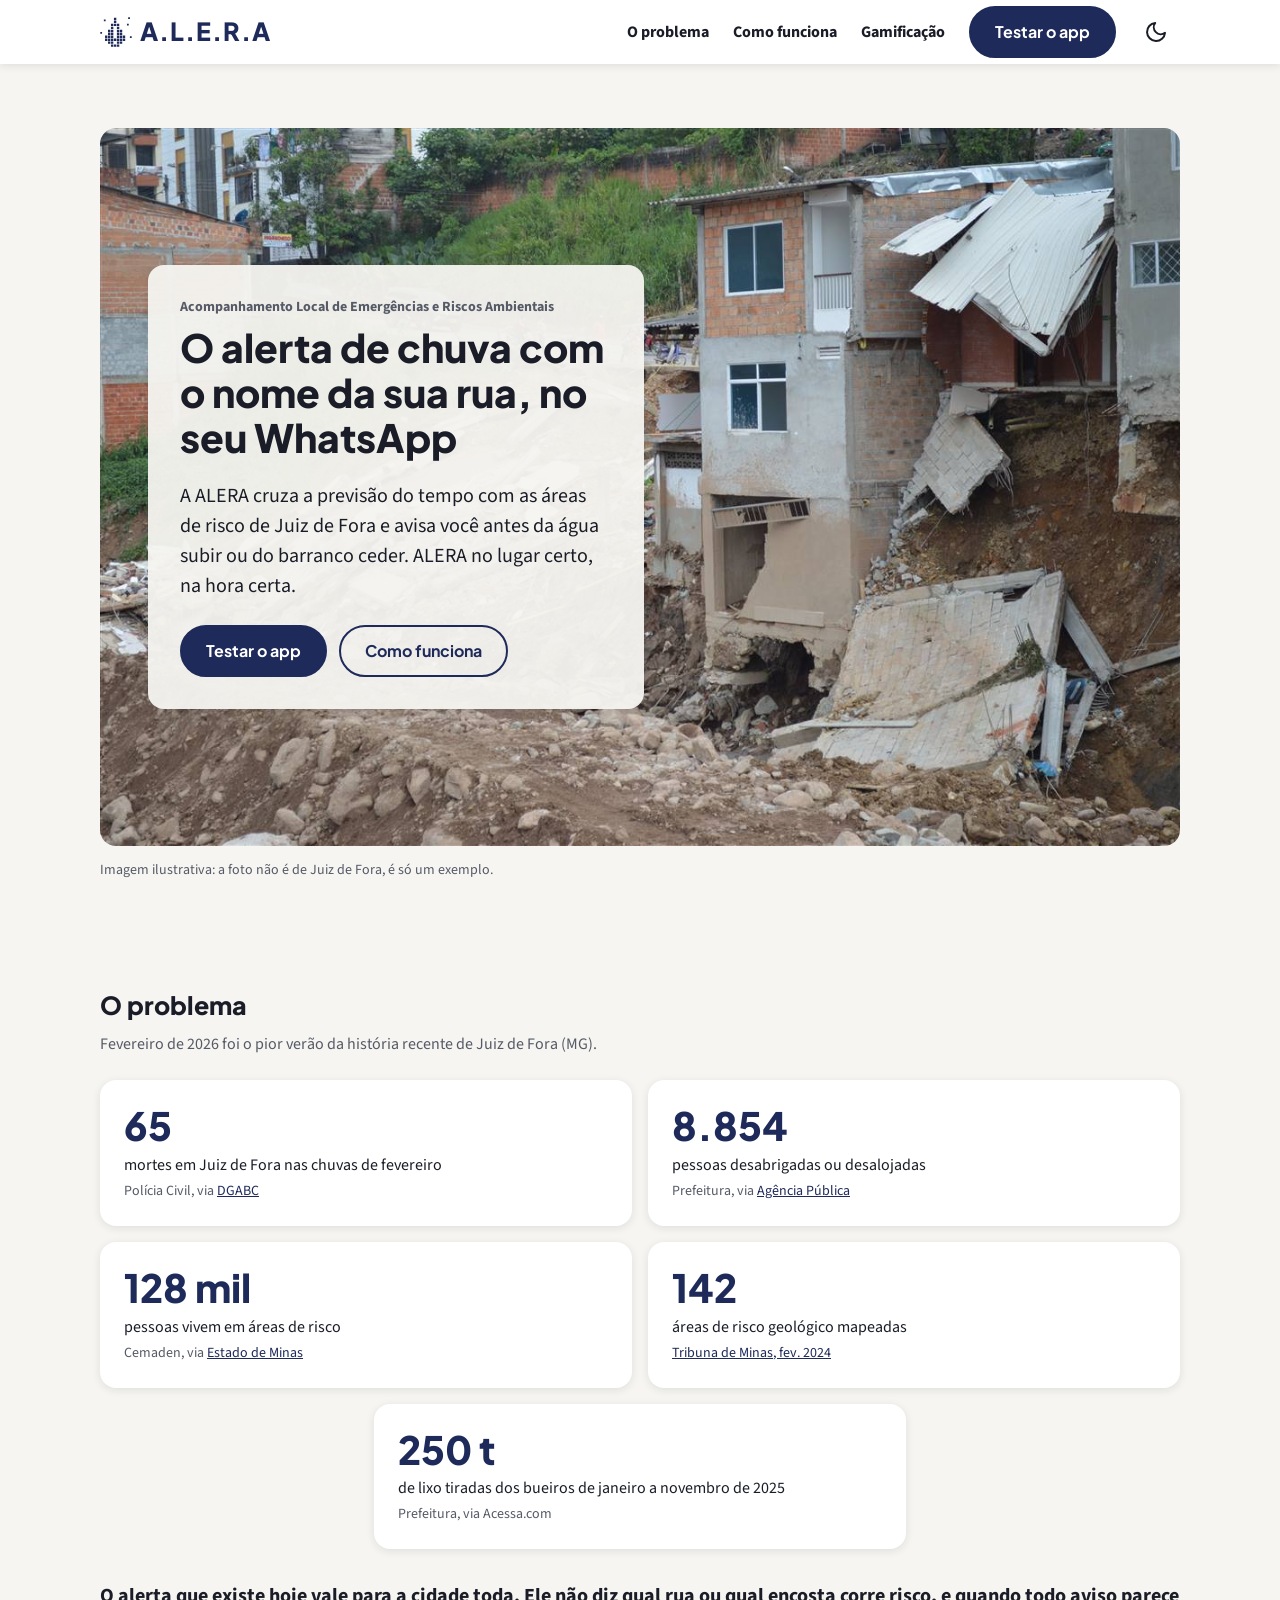
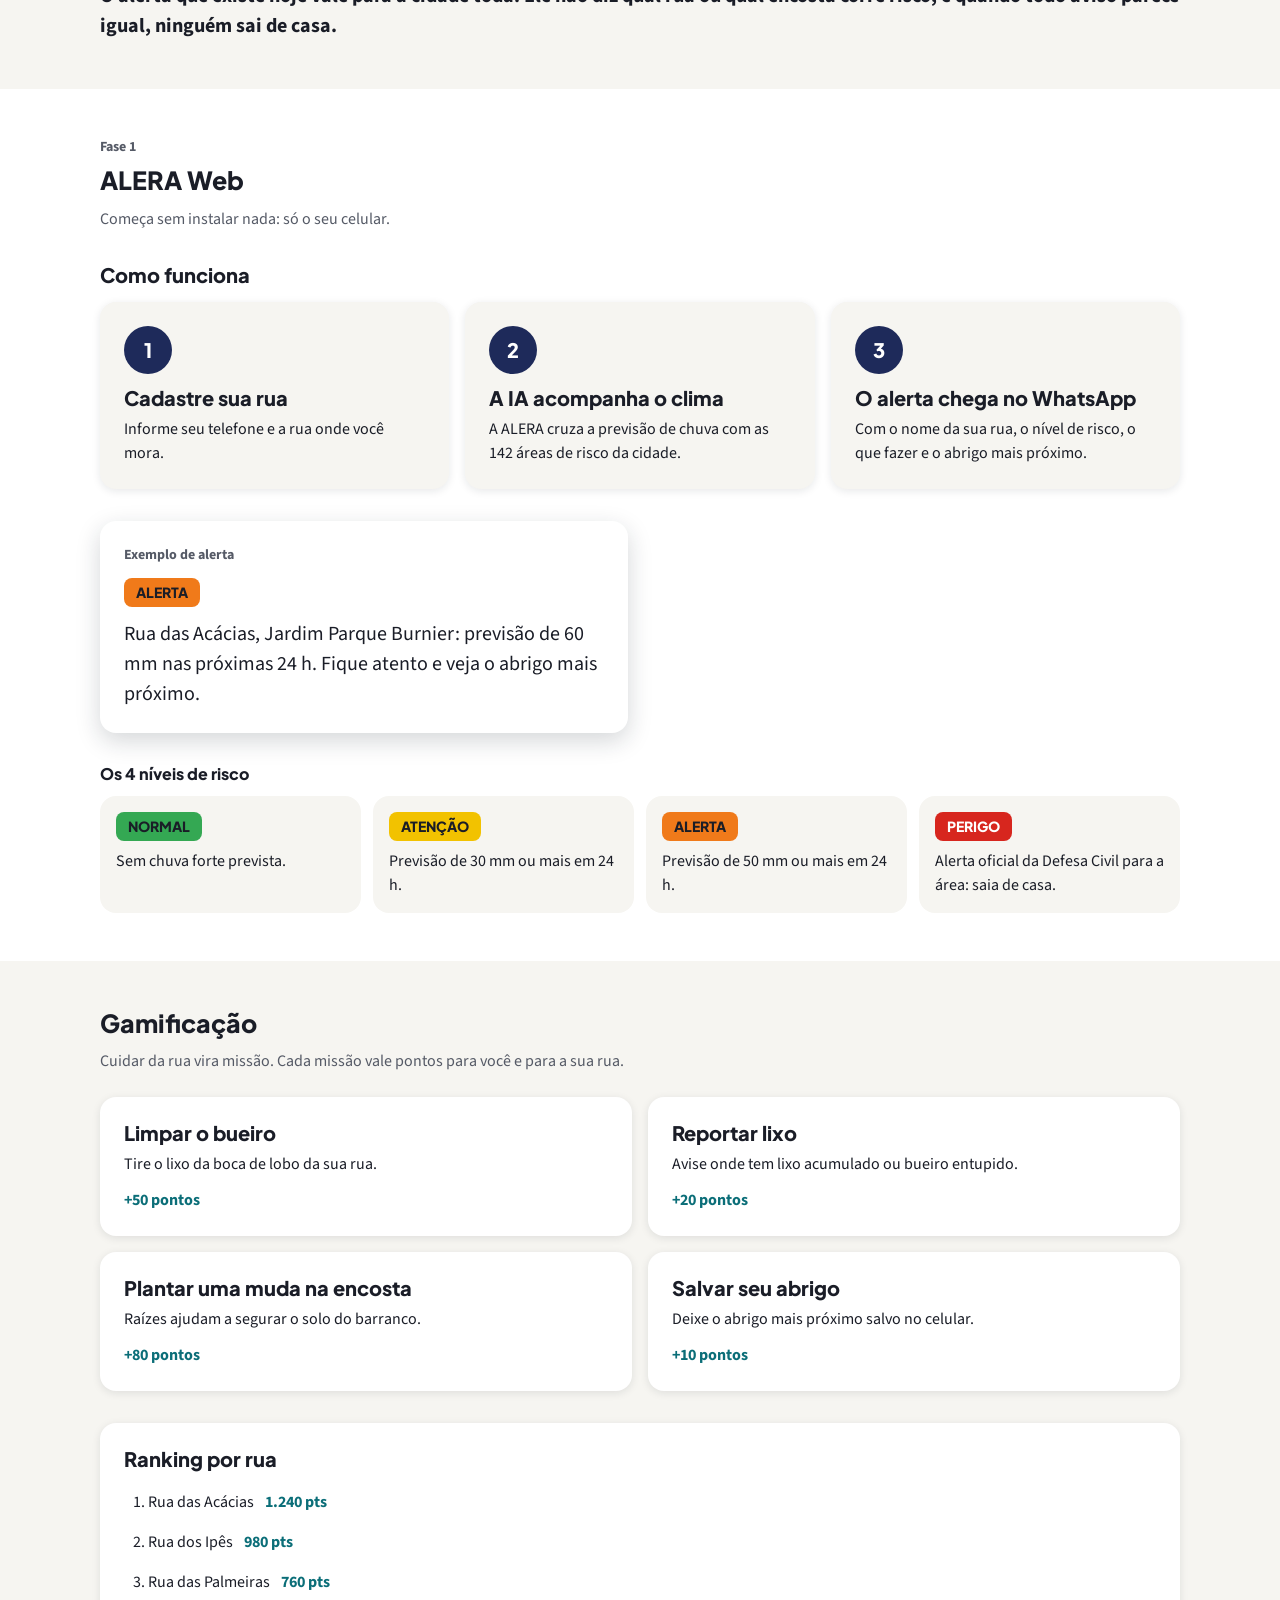
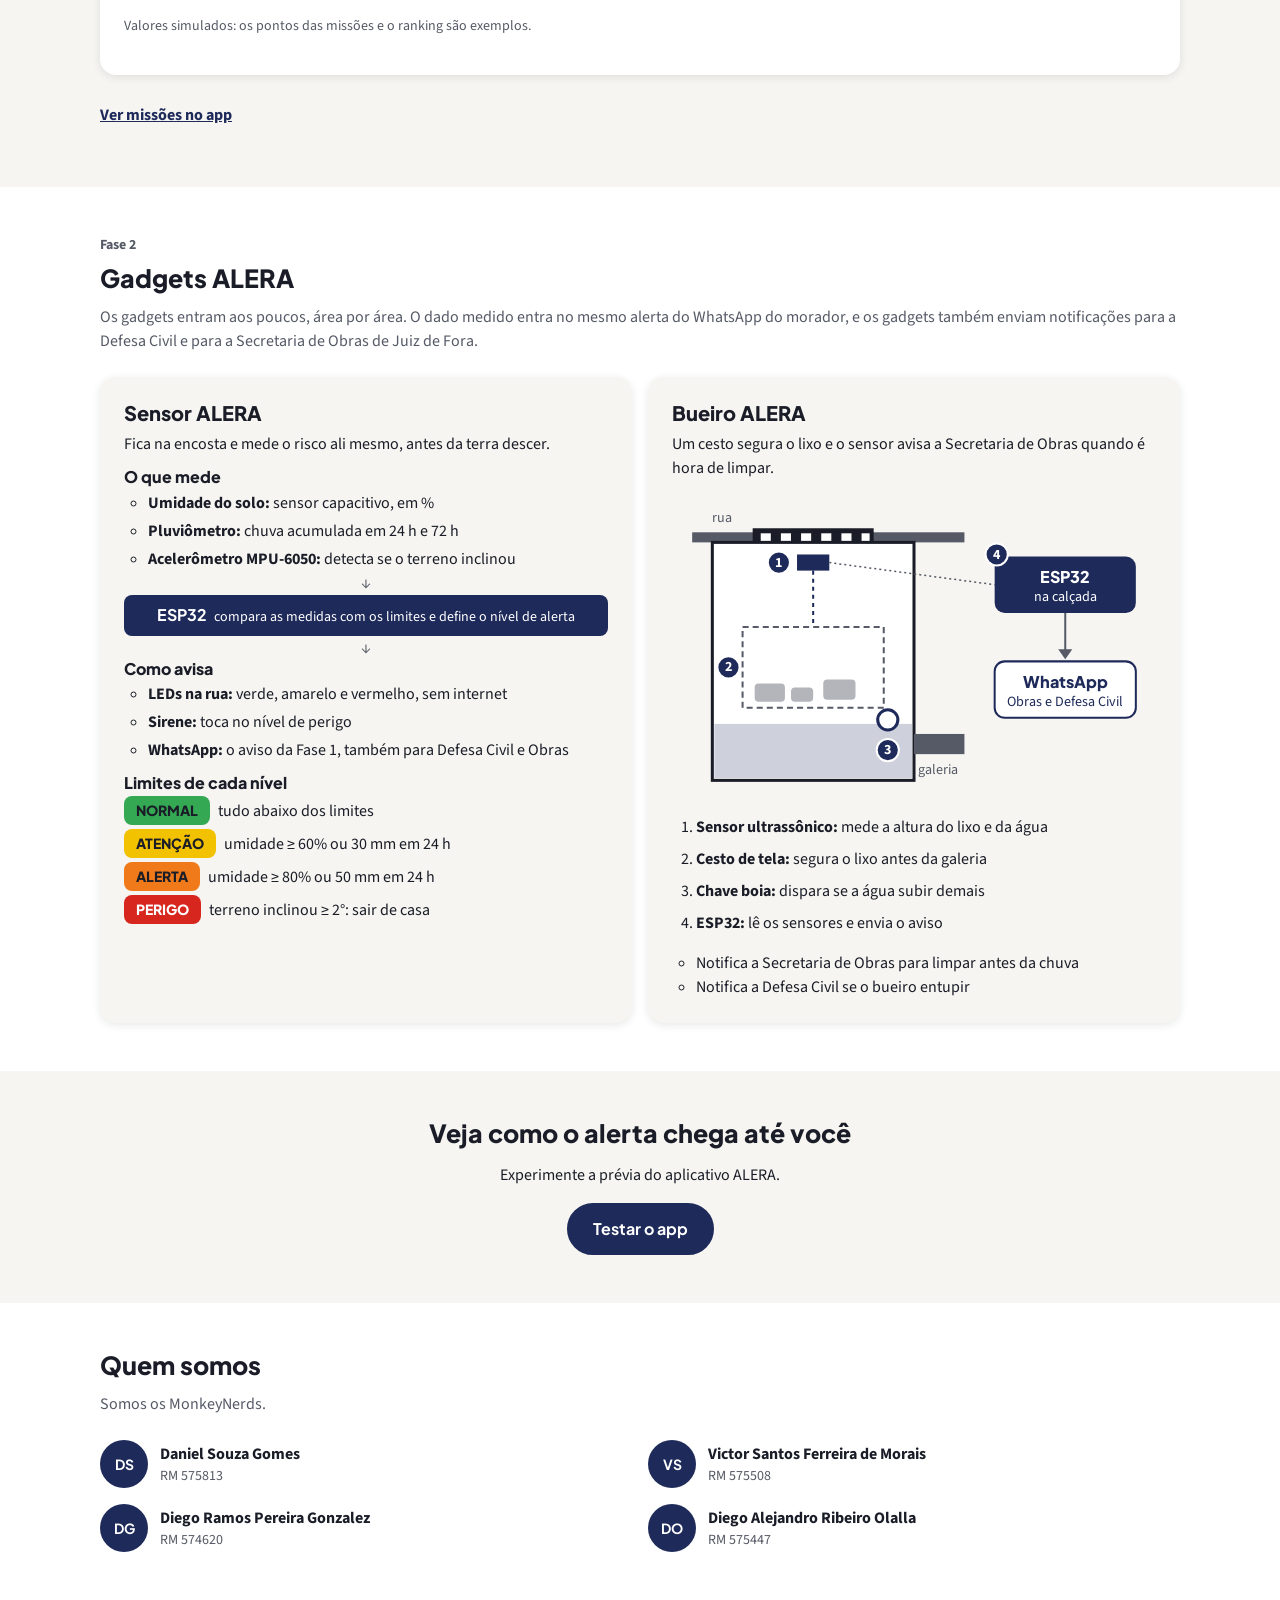
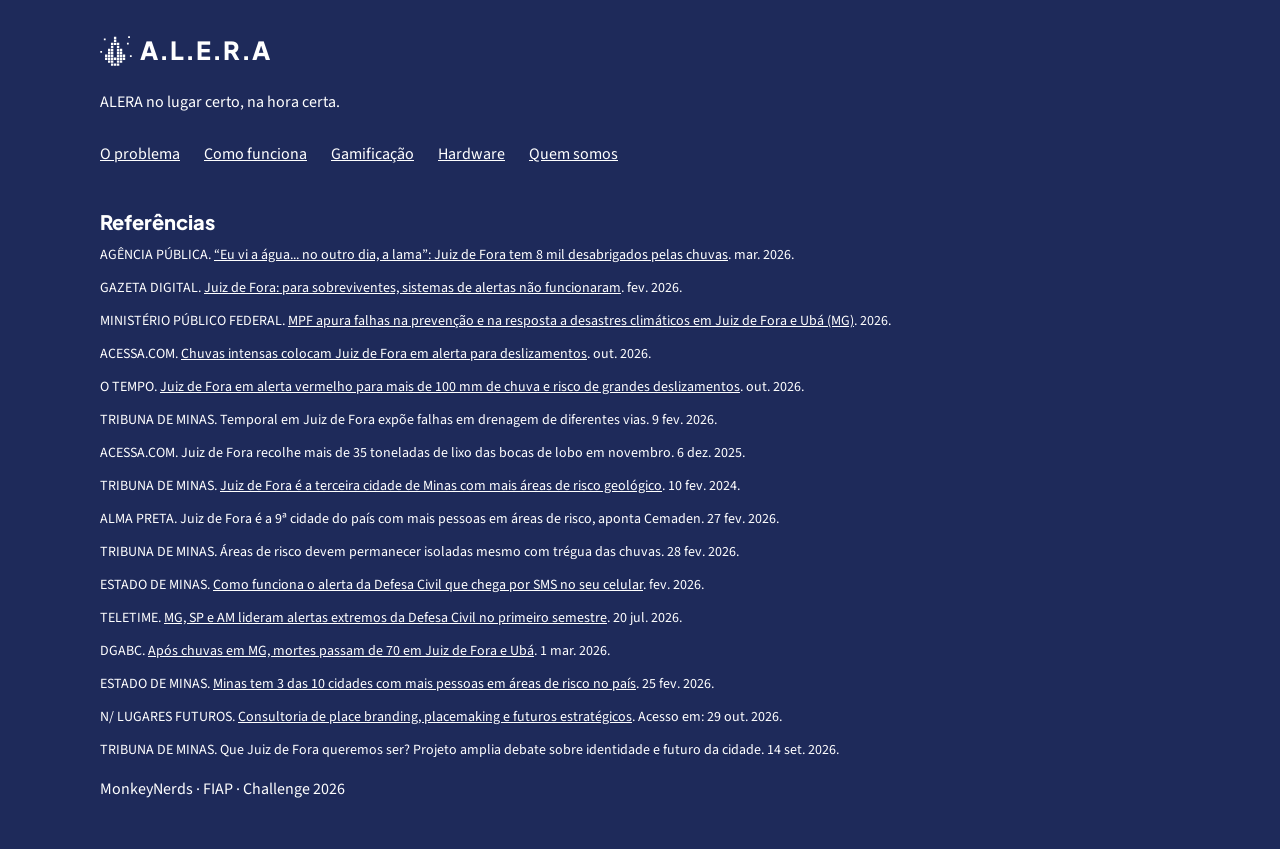
==== index.html @ 3df4e4fd "Sprint 1: site, previa do app e Design System v0.1 como entregues Co-Authored-By: Claude Opus 5.5 <n" ====
<!DOCTYPE html>
<html lang="pt-BR">
<head>
  <meta charset="UTF-8">
  <meta name="viewport" content="width=device-width, initial-scale=1.0">
  <title>ALERA · No lugar certo, na hora certa</title>
  <link rel="stylesheet" href="css/tokens.css">
  <link rel="stylesheet" href="css/site.css">
</head>
<body>
  <!-- Logo ALERA (gota de pixels com "!" vazado + gotas de chuva).
       Desenhado uma vez aqui e reusado no header e no rodapé com <use>.
       Usa currentColor: pega a cor do texto onde estiver. -->
  <svg width="0" height="0" style="position: absolute" aria-hidden="true" focusable="false">
    <symbol id="logo-gota" viewBox="-21 -7 108 102">
      <path d="M26 -4h8v8h-8zM26 6h8v8h-8zM16 16h8v8h-8zM26 16h8v8h-8zM36 16h8v8h-8zM16 26h8v8h-8zM36 26h8v8h-8zM6 36h8v8h-8zM16 36h8v8h-8zM36 36h8v8h-8zM46 36h8v8h-8zM6 46h8v8h-8zM16 46h8v8h-8zM36 46h8v8h-8zM46 46h8v8h-8zM-4 56h8v8h-8zM6 56h8v8h-8zM16 56h8v8h-8zM36 56h8v8h-8zM46 56h8v8h-8zM56 56h8v8h-8zM-4 66h8v8h-8zM6 66h8v8h-8zM16 66h8v8h-8zM26 66h8v8h-8zM36 66h8v8h-8zM46 66h8v8h-8zM56 66h8v8h-8zM6 76h8v8h-8zM16 76h8v8h-8zM36 76h8v8h-8zM46 76h8v8h-8zM16 86h8v8h-8zM26 86h8v8h-8zM36 86h8v8h-8z"/>
      <path d="M-8 2h6v6h-6zM74 -6h6v6h-6zM70 16h6v6h-6zM-20 44h6v6h-6zM80 58h6v6h-6z"/>
    </symbol>
  </svg>

  <header class="topo">
    <div class="container topo-conteudo">
      <a class="logo" href="#inicio" aria-label="ALERA, voltar ao início">
        <svg class="logo-icone" aria-hidden="true" focusable="false"><use href="#logo-gota"/></svg>
        A.L.E.R.A
      </a>
      <nav aria-label="Principal">
        <ul class="nav-lista">
          <li class="nav-item"><a href="#problema">O problema</a></li>
          <li class="nav-item"><a href="#como-funciona">Como funciona</a></li>
          <li class="nav-item"><a href="#gamificacao">Gamificação</a></li>
          <li><a class="botao botao-principal" href="app/index.html">Testar o app</a></li>
        </ul>
      </nav>
      <!-- Modo escuro sem JS: o checkbox liga o tema escuro do tokens.css -->
      <!-- Mesmos ícones do app: lua no claro (pra escurecer), sol no escuro (pra clarear) -->
      <input class="tema-input" type="checkbox" id="tema" role="switch">
      <label class="tema-botao" for="tema">
        <svg class="tema-icone tema-icone-lua" viewBox="0 0 24 24" aria-hidden="true" focusable="false"><path d="M21 12.8A9 9 0 1 1 11.2 3a7 7 0 0 0 9.8 9.8z"/></svg>
        <svg class="tema-icone tema-icone-sol" viewBox="0 0 24 24" aria-hidden="true" focusable="false"><circle cx="12" cy="12" r="4"/><path d="M12 2v2M12 20v2M4.9 4.9l1.4 1.4M17.7 17.7l1.4 1.4M2 12h2M20 12h2M4.9 19.1l1.4-1.4M17.7 6.3l1.4-1.4"/></svg>
        <span class="visualmente-oculto">Modo escuro</span>
      </label>
    </div>
  </header>

  <main>
    <section class="hero" id="inicio">
      <div class="container hero-grade">
        <div class="hero-conteudo">
        <p class="sobretitulo">Acompanhamento Local de Emergências e Riscos Ambientais</p>
        <h1>O alerta de chuva com o nome da sua rua, no seu WhatsApp</h1>
        <p class="hero-texto">A ALERA cruza a previsão do tempo com as áreas de risco de Juiz de Fora e avisa você antes da água subir ou do barranco ceder. ALERA no lugar certo, na hora certa.</p>
        <div class="hero-botoes">
          <a class="botao botao-principal" href="app/index.html">Testar o app</a>
          <a class="botao botao-secundario" href="#como-funciona">Como funciona</a>
        </div>
        </div>
        <figure class="hero-imagem">
          <img src="img/deslizamento.jpg" width="1200" height="798" alt="Casas destruídas e escombros depois de um deslizamento de terra em uma encosta.">
        </figure>
      </div>
      <div class="container">
        <p class="nota">Imagem ilustrativa: a foto não é de Juiz de Fora, é só um exemplo.</p>
      </div>
    </section>

    <section class="secao" id="problema">
      <div class="container">
        <h2>O problema</h2>
        <p class="secao-intro">Fevereiro de 2026 foi o pior verão da história recente de Juiz de Fora (MG).</p>
        <!-- Na tela grande: 2 linhas de 2 cards e o 250 t centralizado embaixo -->
        <ul class="numeros">
            <li class="numero">
              <strong class="numero-valor">65</strong>
              <span class="numero-texto">mortes em Juiz de Fora nas chuvas de fevereiro</span>
              <small class="numero-fonte">Polícia Civil, via <a href="https://www.dgabc.com.br/Noticia/4287974/apos-chuvas-em-mg-mortes-passam-de-70-em-juiz-de-fora-e-uba">DGABC</a></small>
            </li>
            <li class="numero">
              <strong class="numero-valor">8.854</strong>
              <span class="numero-texto">pessoas desabrigadas ou desalojadas</span>
              <small class="numero-fonte">Prefeitura, via <a href="https://apublica.org/2026/03/eu-vi-a-agua-no-outro-dia-a-lama-juiz-de-fora-tem-8-mil-desabrigados-pelas-chuvas/">Agência Pública</a></small>
            </li>
            <li class="numero">
              <strong class="numero-valor">128 mil</strong>
              <span class="numero-texto">pessoas vivem em áreas de risco</span>
              <small class="numero-fonte">Cemaden, via <a href="https://www.em.com.br/gerais/2026/02/7362607-minas-tem-3-das-10-cidades-com-mais-pessoas-em-areas-de-risco-no-pais.html">Estado de Minas</a></small>
            </li>
            <li class="numero">
              <strong class="numero-valor">142</strong>
              <span class="numero-texto">áreas de risco geológico mapeadas</span>
              <small class="numero-fonte"><a href="https://tribunademinas.com.br/especiais/biosfera/10-02-2024/juiz-de-fora-risco-geologico.html">Tribuna de Minas, fev. 2024</a></small>
            </li>
            <li class="numero numero-central">
              <strong class="numero-valor">250 t</strong>
              <span class="numero-texto">de lixo tiradas dos bueiros de janeiro a novembro de 2025</span>
              <small class="numero-fonte">Prefeitura, via Acessa.com</small>
            </li>
          </ul>
        <p class="destaque-texto">O alerta que existe hoje vale para a cidade toda. Ele não diz qual rua ou qual encosta corre risco, e quando todo aviso parece igual, ninguém sai de casa.</p>
      </div>
    </section>

    <section class="secao secao-clara" id="fase-1">
      <div class="container">
        <p class="sobretitulo">Fase 1</p>
        <h2>ALERA Web</h2>
        <p class="secao-intro">Começa sem instalar nada: só o seu celular.</p>

        <div class="subsecao" id="como-funciona">
        <h3 class="subtitulo">Como funciona</h3>
        <ol class="passos">
          <li class="passo">
            <span class="passo-numero" aria-hidden="true">1</span>
            <h4>Cadastre sua rua</h4>
            <p>Informe seu telefone e a rua onde você mora.</p>
          </li>
          <li class="passo">
            <span class="passo-numero" aria-hidden="true">2</span>
            <h4>A IA acompanha o clima</h4>
            <p>A ALERA cruza a previsão de chuva com as 142 áreas de risco da cidade.</p>
          </li>
          <li class="passo">
            <span class="passo-numero" aria-hidden="true">3</span>
            <h4>O alerta chega no WhatsApp</h4>
            <p>Com o nome da sua rua, o nível de risco, o que fazer e o abrigo mais próximo.</p>
          </li>
        </ol>

        <div class="card-alerta">
          <p class="card-alerta-titulo">Exemplo de alerta</p>
          <span class="selo-risco selo-alerta">ALERTA</span>
          <p class="card-alerta-texto">Rua das Acácias, Jardim Parque Burnier: previsão de 60 mm nas próximas 24 h. Fique atento e veja o abrigo mais próximo.</p>
        </div>

        <h4 class="subtitulo-menor">Os 4 níveis de risco</h4>
        <ul class="niveis-risco">
          <li class="nivel">
            <span class="selo-risco selo-normal">NORMAL</span>
            <span>Sem chuva forte prevista.</span>
          </li>
          <li class="nivel">
            <span class="selo-risco selo-atencao">ATENÇÃO</span>
            <span>Previsão de 30 mm ou mais em 24 h.</span>
          </li>
          <li class="nivel">
            <span class="selo-risco selo-alerta">ALERTA</span>
            <span>Previsão de 50 mm ou mais em 24 h.</span>
          </li>
          <li class="nivel">
            <span class="selo-risco selo-perigo">PERIGO</span>
            <span>Alerta oficial da Defesa Civil para a área: saia de casa.</span>
          </li>
        </ul>
        </div>
      </div>
    </section>

    <section class="secao" id="gamificacao">
      <div class="container">
        <h2>Gamificação</h2>
        <p class="secao-intro">Cuidar da rua vira missão. Cada missão vale pontos para você e para a sua rua.</p>
        <!-- Pontos e ranking são valores simulados -->
        <ul class="missoes">
          <li class="missao">
            <h3>Limpar o bueiro</h3>
            <p>Tire o lixo da boca de lobo da sua rua.</p>
            <span class="pontos">+50 pontos</span>
          </li>
          <li class="missao">
            <h3>Reportar lixo</h3>
            <p>Avise onde tem lixo acumulado ou bueiro entupido.</p>
            <span class="pontos">+20 pontos</span>
          </li>
          <li class="missao">
            <h3>Plantar uma muda na encosta</h3>
            <p>Raízes ajudam a segurar o solo do barranco.</p>
            <span class="pontos">+80 pontos</span>
          </li>
          <li class="missao">
            <h3>Salvar seu abrigo</h3>
            <p>Deixe o abrigo mais próximo salvo no celular.</p>
            <span class="pontos">+10 pontos</span>
          </li>
        </ul>

        <div class="ranking">
          <h3>Ranking por rua</h3>
          <ol class="ranking-lista">
            <li><span>Rua das Acácias</span> <span class="pontos">1.240 pts</span></li>
            <li><span>Rua dos Ipês</span> <span class="pontos">980 pts</span></li>
            <li><span>Rua das Palmeiras</span> <span class="pontos">760 pts</span></li>
          </ol>
          <p class="nota">Valores simulados: os pontos das missões e o ranking são exemplos.</p>
        </div>

        <a class="link-app" href="app/index.html">Ver missões no app</a>
      </div>
    </section>

    <section class="secao secao-clara" id="hardware">
      <div class="container">
        <p class="sobretitulo">Fase 2</p>
        <h2>Gadgets ALERA</h2>
        <p class="secao-intro">Os gadgets entram aos poucos, área por área. O dado medido entra no mesmo alerta do WhatsApp do morador, e os gadgets também enviam notificações para a Defesa Civil e para a Secretaria de Obras de Juiz de Fora.</p>
        <ul class="dispositivos">
          <li class="dispositivo">
            <h3>Sensor ALERA</h3>
            <p>Fica na encosta e mede o risco ali mesmo, antes da terra descer.</p>
            <!-- Fluxo do PowerPoint (slide 16): o que o sensor mede → ESP32 decide → como avisa -->
            <div class="fluxo-sensor">
              <div class="fluxo-grupo">
                <h4 class="fluxo-titulo">O que mede</h4>
                <ul class="fluxo-lista">
                  <li><strong>Umidade do solo</strong> sensor capacitivo, em %</li>
                  <li><strong>Pluviômetro</strong> chuva acumulada em 24 h e 72 h</li>
                  <li><strong>Acelerômetro MPU-6050</strong> detecta se o terreno inclinou</li>
                </ul>
              </div>
              <span class="fluxo-seta" aria-hidden="true">↓</span>
              <div class="fluxo-esp">
                <strong>ESP32</strong>
                <span>compara as medidas com os limites e define o nível de alerta</span>
              </div>
              <span class="fluxo-seta" aria-hidden="true">↓</span>
              <div class="fluxo-grupo">
                <h4 class="fluxo-titulo">Como avisa</h4>
                <ul class="fluxo-lista">
                  <li><strong>LEDs na rua</strong> verde, amarelo e vermelho, sem internet</li>
                  <li><strong>Sirene</strong> toca no nível de perigo</li>
                  <li><strong>WhatsApp</strong> o aviso da Fase 1, também para Defesa Civil e Obras</li>
                </ul>
              </div>
            </div>
            <h4 class="fluxo-titulo">Limites de cada nível</h4>
            <ul class="limites-sensor">
              <li><span class="selo-risco selo-normal">NORMAL</span> tudo abaixo dos limites</li>
              <li><span class="selo-risco selo-atencao">ATENÇÃO</span> umidade ≥ 60% ou 30 mm em 24 h</li>
              <li><span class="selo-risco selo-alerta">ALERTA</span> umidade ≥ 80% ou 50 mm em 24 h</li>
              <li><span class="selo-risco selo-perigo">PERIGO</span> terreno inclinou ≥ 2°: sair de casa</li>
            </ul>
          </li>
          <li class="dispositivo">
            <h3>Bueiro ALERA</h3>
            <p>Um cesto segura o lixo e o sensor avisa a Secretaria de Obras quando é hora de limpar.</p>
            <!-- Ilustração do PowerPoint (slide 17) refeita em SVG: cores vêm dos tokens via CSS -->
            <figure class="ilustracao-bueiro">
              <svg viewBox="0 0 480 300" role="img" aria-label="Corte do Bueiro ALERA: sob a grade da rua fica o sensor (1); abaixo dele, o cesto de tela com lixo (2); no fundo, a água e a boia (3) ao lado da saída para a galeria. O sensor é ligado ao ESP32 na calçada (4), que manda o aviso no WhatsApp.">
                <text class="ib-rotulo" x="40" y="26">rua</text>
                <rect class="ib-rua" x="20" y="36" width="270" height="10"/>
                <rect class="ib-grade" x="80" y="32" width="120" height="18"/>
                <rect class="ib-fenda" x="88" y="37" width="10" height="8"/>
                <rect class="ib-fenda" x="108" y="37" width="10" height="8"/>
                <rect class="ib-fenda" x="128" y="37" width="10" height="8"/>
                <rect class="ib-fenda" x="148" y="37" width="10" height="8"/>
                <rect class="ib-fenda" x="168" y="37" width="10" height="8"/>
                <rect class="ib-fenda" x="188" y="37" width="8" height="8"/>
                <rect class="ib-caixa" x="40" y="46" width="200" height="236"/>
                <rect class="ib-agua" x="42" y="226" width="196" height="54"/>
                <rect class="ib-galeria" x="240" y="236" width="50" height="20"/>
                <text class="ib-rotulo" x="244" y="276">galeria</text>
                <line class="ib-ligacao" x1="140" y1="74" x2="140" y2="130"/>
                <rect class="ib-cesto" x="70" y="130" width="140" height="80"/>
                <rect class="ib-lixo" x="82" y="186" width="30" height="18" rx="4"/>
                <rect class="ib-lixo" x="118" y="190" width="22" height="14" rx="4"/>
                <rect class="ib-lixo" x="150" y="182" width="32" height="20" rx="4"/>
                <rect class="ib-sensor" x="124" y="58" width="32" height="16"/>
                <circle class="ib-boia" cx="214" cy="222" r="10"/>
                <line class="ib-fio" x1="156" y1="66" x2="320" y2="88"/>
                <rect class="ib-esp" x="320" y="60" width="140" height="56" rx="10"/>
                <text class="ib-esp-texto" x="390" y="86">ESP32</text>
                <text class="ib-esp-sub" x="390" y="104">na calçada</text>
                <line class="ib-seta" x1="390" y1="116" x2="390" y2="156"/>
                <path class="ib-ponta" d="M383 152 L390 162 L397 152 Z"/>
                <rect class="ib-whats" x="320" y="164" width="140" height="56" rx="10"/>
                <text class="ib-whats-texto" x="390" y="190">WhatsApp</text>
                <text class="ib-whats-sub" x="390" y="208">Obras e Defesa Civil</text>
                <g class="ib-numero"><circle cx="106" cy="66" r="11"/><text x="106" y="70">1</text></g>
                <g class="ib-numero"><circle cx="56" cy="170" r="11"/><text x="56" y="174">2</text></g>
                <g class="ib-numero"><circle cx="214" cy="252" r="11"/><text x="214" y="256">3</text></g>
                <g class="ib-numero"><circle cx="322" cy="58" r="11"/><text x="322" y="62">4</text></g>
              </svg>
            </figure>
            <ol class="legenda-numerada">
              <li><strong>Sensor ultrassônico:</strong> mede a altura do lixo e da água</li>
              <li><strong>Cesto de tela:</strong> segura o lixo antes da galeria</li>
              <li><strong>Chave boia:</strong> dispara se a água subir demais</li>
              <li><strong>ESP32:</strong> lê os sensores e envia o aviso</li>
            </ol>
            <ul class="dispositivo-itens">
              <li>Notifica a Secretaria de Obras para limpar antes da chuva</li>
              <li>Notifica a Defesa Civil se o bueiro entupir</li>
            </ul>
          </li>
        </ul>
      </div>
    </section>

    <section class="secao chamada-final" id="testar">
      <div class="container">
        <h2>Veja como o alerta chega até você</h2>
        <p>Experimente a prévia do aplicativo ALERA.</p>
        <a class="botao botao-principal" href="app/index.html">Testar o app</a>
      </div>
    </section>

    <section class="secao secao-clara" id="quem-somos">
      <div class="container">
        <h2>Quem somos</h2>
        <p class="secao-intro">Somos os MonkeyNerds.</p>
        <ul class="equipe">
          <li class="integrante">
            <span class="integrante-iniciais" aria-hidden="true">DS</span>
            <span class="integrante-dados">Daniel Souza Gomes <small>RM 575813</small></span>
          </li>
          <li class="integrante">
            <span class="integrante-iniciais" aria-hidden="true">VS</span>
            <span class="integrante-dados">Victor Santos Ferreira de Morais <small>RM 575508</small></span>
          </li>
          <li class="integrante">
            <span class="integrante-iniciais" aria-hidden="true">DG</span>
            <span class="integrante-dados">Diego Ramos Pereira Gonzalez <small>RM 574620</small></span>
          </li>
          <li class="integrante">
            <span class="integrante-iniciais" aria-hidden="true">DO</span>
            <span class="integrante-dados">Diego Alejandro Ribeiro Olalla <small>RM 575447</small></span>
          </li>
        </ul>
      </div>
    </section>
  </main>

  <footer class="rodape">
    <div class="container">
      <p class="rodape-logo">
        <svg class="logo-icone" aria-hidden="true" focusable="false"><use href="#logo-gota"/></svg>
        <span aria-hidden="true">A.L.E.R.A</span><span class="visualmente-oculto">ALERA</span>
      </p>
      <p>ALERA no lugar certo, na hora certa.</p>
      <nav aria-label="Rodapé">
        <ul class="rodape-lista">
          <li><a href="#problema">O problema</a></li>
          <li><a href="#como-funciona">Como funciona</a></li>
          <li><a href="#gamificacao">Gamificação</a></li>
          <li><a href="#hardware">Hardware</a></li>
          <li><a href="#quem-somos">Quem somos</a></li>
        </ul>
      </nav>
      <section class="referencias" aria-labelledby="referencias-titulo">
        <h2 id="referencias-titulo">Referências</h2>
        <ul class="referencias-lista">
          <li>AGÊNCIA PÚBLICA. <a href="https://apublica.org/2026/03/eu-vi-a-agua-no-outro-dia-a-lama-juiz-de-fora-tem-8-mil-desabrigados-pelas-chuvas/">“Eu vi a água... no outro dia, a lama”: Juiz de Fora tem 8 mil desabrigados pelas chuvas</a>. mar. 2026.</li>
          <li>GAZETA DIGITAL. <a href="https://www.gazetadigital.com.br/editorias/brasil/juiz-de-fora-para-sobreviventes-sistemas-de-alertas-nao-funcionaram/838490">Juiz de Fora: para sobreviventes, sistemas de alertas não funcionaram</a>. fev. 2026.</li>
          <li>MINISTÉRIO PÚBLICO FEDERAL. <a href="https://www.mpf.mp.br/o-mpf/unidades/pr-mg/noticias/mpf-apura-falhas-na-prevencao-e-na-resposta-a-desastres-climaticos-em-juiz-de-fora-e-uba-mg">MPF apura falhas na prevenção e na resposta a desastres climáticos em Juiz de Fora e Ubá (MG)</a>. 2026.</li>
          <li>ACESSA.COM. <a href="https://www.acessa.com/cidade/2026/10/341533-chuvas-intensas-colocam-juiz-de-fora-em-alerta-para-deslizamentos-apos-media-de-uma-ocorrencia-por-hora.html">Chuvas intensas colocam Juiz de Fora em alerta para deslizamentos</a>. out. 2026.</li>
          <li>O TEMPO. <a href="https://www.otempo.com.br/tempo/2026/10/3/juiz-de-fora-mg-em-alerta-vermelho-para-mais-de-100-mm-de-chuva-e-risco-de-grandes-deslizamentos-diz-inmet">Juiz de Fora em alerta vermelho para mais de 100 mm de chuva e risco de grandes deslizamentos</a>. out. 2026.</li>
          <li>TRIBUNA DE MINAS. Temporal em Juiz de Fora expõe falhas em drenagem de diferentes vias. 9 fev. 2026.</li>
          <li>ACESSA.COM. Juiz de Fora recolhe mais de 35 toneladas de lixo das bocas de lobo em novembro. 6 dez. 2025.</li>
          <li>TRIBUNA DE MINAS. <a href="https://tribunademinas.com.br/especiais/biosfera/10-02-2024/juiz-de-fora-risco-geologico.html">Juiz de Fora é a terceira cidade de Minas com mais áreas de risco geológico</a>. 10 fev. 2024.</li>
          <li>ALMA PRETA. Juiz de Fora é a 9ª cidade do país com mais pessoas em áreas de risco, aponta Cemaden. 27 fev. 2026.</li>
          <li>TRIBUNA DE MINAS. Áreas de risco devem permanecer isoladas mesmo com trégua das chuvas. 28 fev. 2026.</li>
          <li>ESTADO DE MINAS. <a href="https://www.em.com.br/trends/2026/02/7358972-como-funciona-o-alerta-da-defesa-civil-que-chega-por-sms-no-seu-celular.html">Como funciona o alerta da Defesa Civil que chega por SMS no seu celular</a>. fev. 2026.</li>
          <li>TELETIME. <a href="https://teletime.com.br/20/07/2026/mg-sp-e-am-lideram-alertas-extremos-da-defesa-civil-no-primeiro-semestre/">MG, SP e AM lideram alertas extremos da Defesa Civil no primeiro semestre</a>. 20 jul. 2026.</li>
          <li>DGABC. <a href="https://www.dgabc.com.br/Noticia/4287974/apos-chuvas-em-mg-mortes-passam-de-70-em-juiz-de-fora-e-uba">Após chuvas em MG, mortes passam de 70 em Juiz de Fora e Ubá</a>. 1 mar. 2026.</li>
          <li>ESTADO DE MINAS. <a href="https://www.em.com.br/gerais/2026/02/7362607-minas-tem-3-das-10-cidades-com-mais-pessoas-em-areas-de-risco-no-pais.html">Minas tem 3 das 10 cidades com mais pessoas em áreas de risco no país</a>. 25 fev. 2026.</li>
          <li>N/ LUGARES FUTUROS. <a href="https://n-lf.com">Consultoria de place branding, placemaking e futuros estratégicos</a>. Acesso em: 29 out. 2026.</li>
          <li>TRIBUNA DE MINAS. Que Juiz de Fora queremos ser? Projeto amplia debate sobre identidade e futuro da cidade. 14 set. 2026.</li>
        </ul>
      </section>
      <p>MonkeyNerds · FIAP · Challenge 2026</p>
    </div>
  </footer>
</body>
</html>
---- css/tokens.css ----
/* ALERA · tokens.css (v0.1)
   Paleta B · Noite de Chuva · Fontes Plus Jakarta Sans + Source Sans 3 · Escala Expressiva (1,25) · Cantos Suave
   Arquivo COMPARTILHADO entre index.html (site) e app.html (prévia do app).
   Linkar ANTES de site.css / app.css. Contraste conferido pela WCAG 2.1. */

@import url("https://fonts.googleapis.com/css2?family=Plus+Jakarta+Sans:wght@500;700;800&family=Source+Sans+3:wght@400;700&display=swap");

:root {
  /* Marca */
  --cor-primaria:    #1E2A5A; /* branco: 13,69:1 */
  --cor-destaque:    #0B6E78; /* só gamificação (pontos, progresso) · branco: 5,97:1 */
  --cor-fundo:       #F6F5F1;
  --cor-superficie:  #FFFFFF;
  --cor-texto:       #1A1D27; /* no fundo: 15,41:1 */
  --cor-texto-suave: #555A66; /* no fundo: 6,33:1 */
  --cor-borda:       #7D8290; /* UI no branco: 3,84:1 */
  --cor-erro:        #D7261E; /* branco: 5,02:1 */

  /* Níveis de risco: iguais no site, no app, no Python e no hardware.
     Cada nível tem a cor de fundo e a cor do texto que vai em cima dela. */
  --cor-risco-normal:           #34A853; /* verde mais claro */
  --cor-risco-normal-texto:     #1A1D27; /* 5,50:1 */
  --cor-risco-atencao:          #F2C200;
  --cor-risco-atencao-texto:    #1A1D27; /* 9,83:1 */
  --cor-risco-alerta:           #F07A1A; /* laranja mais vivo */
  --cor-risco-alerta-texto:     #1A1D27; /* 6,01:1 */
  --cor-risco-emergencia:       #D7261E; /* vermelho mais forte */
  --cor-risco-emergencia-texto: #FFFFFF; /* 5,02:1 — o único com texto branco, pra se destacar dos outros */

  /* Fontes */
  --fonte-titulo: "Plus Jakarta Sans", system-ui, sans-serif;
  --fonte-texto:  "Source Sans 3", system-ui, sans-serif;

  /* Tamanhos (escala 1,25) */
  --fs-sm:  14px; /* apoio, legendas */
  --fs-md:  16px; /* texto corrido: nunca menos */
  --fs-lg:  20px; /* destaque, orientação do alerta */
  --fs-xl:  25px; /* títulos de seção */
  --fs-2xl: 31px; /* título de página no app */
  --fs-3xl: 39px; /* título principal do site */
  --peso-texto: 400; --peso-forte: 700; --peso-titulo: 800;
  --altura-texto: 1.5; --altura-titulo: 1.15;

  /* Espaçamento (base 4px) */
  --esp-1: 4px; --esp-2: 8px; --esp-3: 12px; --esp-4: 16px;
  --esp-5: 24px; --esp-6: 32px; --esp-7: 48px; --esp-8: 64px;

  /* Cantos */
  --raio-campo: 8px;
  --raio-card:  16px;
  --raio-botao: 999px;

  /* Sombras */
  --sombra-card:  0 2px 8px rgb(20 32 43 / .10);
  --sombra-forte: 0 8px 24px rgb(20 32 43 / .18); /* só o card de alerta */

  /* Acessibilidade */
  --toque-min: 48px;
  --foco: 0 0 0 3px #FFFFFF, 0 0 0 6px var(--cor-primaria);

  /* Modo escuro (criado no app; disponível pro site usar também).
     Só tokens novos: nenhum token acima muda. Contraste conferido pela WCAG 2.1.
     As cores de risco são as mesmas nos dois modos. */
  --cor-escuro-fundo:       #111827;
  --cor-escuro-superficie:  #1F2937; /* cartões */
  --cor-escuro-texto:       #F3F4F6; /* no cartão: 13,3:1 */
  --cor-escuro-texto-suave: #9CA3AF; /* no cartão: 5,7:1 */
  --cor-escuro-borda:       #9CA3AF; /* UI no cartão: 5,7:1 */
  --cor-escuro-linha:       #374151; /* divisórias */
  --cor-escuro-azul:        #60A5FA; /* botões, links · no cartão: 5,77:1 · texto escuro em cima: 6,98:1 */
  --cor-escuro-azul-hover:  #93C5FD;
  --cor-escuro-azul-fundo:  #1E3A8A; /* realce · texto claro em cima: 9,4:1 */
  --cor-escuro-sobre-azul:  #111827; /* texto em cima do azul e do destaque */
  --cor-escuro-destaque:    #22D3EE; /* só gamificação · no cartão: 8,1:1 · texto escuro em cima: 9,8:1 */
  --cor-escuro-erro:        #F87171; /* --cor-erro não passa no fundo escuro (2,9:1); este dá 5,3:1 */
}

/* Base comum às duas páginas */
body {
  margin: 0;
  background: var(--cor-fundo);
  color: var(--cor-texto);
  font-family: var(--fonte-texto);
  font-size: var(--fs-md);
  line-height: var(--altura-texto);
}
h1, h2, h3, h4 {
  font-family: var(--fonte-titulo);
  font-weight: var(--peso-titulo);
  line-height: var(--altura-titulo);
}
---- css/site.css ----
/* ALERA · site.css
   Estilos do site/index.html. Só var(--token) do tokens.css. Mobile first. */

/* Modo escuro: o botão sol/lua do topo marca o checkbox #tema (mesmo nome do app).
   Os tokens do site passam a apontar para os --cor-escuro-* do tokens.css,
   então todo o resto do CSS muda sozinho. As cores de risco não mudam. */
:root:has(#tema:checked) {
  color-scheme: dark;
  --cor-primaria:    var(--cor-escuro-azul);
  --cor-destaque:    var(--cor-escuro-destaque);
  --cor-fundo:       var(--cor-escuro-fundo);
  --cor-superficie:  var(--cor-escuro-superficie);
  --cor-texto:       var(--cor-escuro-texto);
  --cor-texto-suave: var(--cor-escuro-texto-suave);
  --cor-borda:       var(--cor-escuro-borda);
  --cor-erro:        var(--cor-escuro-erro);
}

/* No escuro o rodapé não fica azul claro nem some junto com o "Quem somos"
   (que é cartão escuro): usa o azul do topo do app com texto claro (9,4:1) */
:root:has(#tema:checked) .rodape,
:root:has(#tema:checked) .rodape a,
:root:has(#tema:checked) .rodape h2 {
  color: var(--cor-escuro-texto);
}

:root:has(#tema:checked) .rodape {
  background: var(--cor-escuro-azul-fundo);
}

/* No escuro a marca e o ícone do tema ficam brancos (texto claro do tema escuro) */
:root:has(#tema:checked) .logo,
:root:has(#tema:checked) .tema-botao {
  color: var(--cor-escuro-texto);
}

/* Layout */
.container {
  max-width: 1080px;
  margin: 0 auto;
  padding: 0 var(--esp-4);
}

.secao {
  padding: var(--esp-7) 0;
}

/* Foco visível em tudo que é clicável */
a:focus-visible {
  outline: none;
  box-shadow: var(--foco);
}

/* Header */
/* Header fixo: o botão "Testar o app" fica sempre a um toque */
.topo {
  position: sticky;
  top: 0;
  z-index: 10;
  background: var(--cor-superficie);
  box-shadow: var(--sombra-card);
}

/* Ao clicar na nav, o título da seção não fica escondido atrás do header */
[id] {
  scroll-margin-top: var(--esp-8);
}

.topo-conteudo {
  display: flex;
  align-items: center;
  justify-content: space-between;
  gap: var(--esp-4);
  min-height: var(--esp-8);
}

.logo {
  font-family: var(--fonte-titulo);
  font-weight: var(--peso-titulo);
  font-size: var(--fs-xl);
  letter-spacing: .04em; /* igual à marca do app */
  color: var(--cor-primaria);
  text-decoration: none;
}

/* Logo (gota de pixels) ao lado do A.L.E.R.A, no header e no rodapé */
.logo,
.rodape-logo {
  display: inline-flex;
  align-items: center;
  gap: var(--esp-2);
}

.logo-icone {
  width: var(--esp-6);
  height: var(--esp-6);
  fill: currentColor;
  flex-shrink: 0;
}

.nav-lista {
  display: flex;
  align-items: center;
  gap: var(--esp-5);
  margin: 0;
  padding: 0;
  list-style: none;
}

/* No celular só o botão "Testar o app" fica no header; o resto está no rodapé */
.nav-item {
  display: none;
}

.nav-item a {
  color: var(--cor-texto);
  font-weight: var(--peso-forte);
  text-decoration: none;
}

@media (min-width: 768px) {
  .nav-item {
    display: block;
  }
}

/* Botão do modo escuro: lua no claro, sol no escuro */
.topo-conteudo nav {
  margin-left: auto;
}

.tema-input {
  position: absolute;
  opacity: 0;
  pointer-events: none;
}

/* Igual ao botão do app: ícone de traço, sem borda, anel só no hover */
.tema-botao {
  display: grid;
  place-items: center;
  flex-shrink: 0;
  width: var(--toque-min);
  height: var(--toque-min);
  border-radius: var(--raio-botao);
  color: var(--cor-texto);
  cursor: pointer;
}

.tema-botao:hover {
  box-shadow: inset 0 0 0 2px var(--cor-texto);
}

.tema-input:focus-visible + .tema-botao {
  box-shadow: var(--foco);
}

.tema-icone {
  width: var(--esp-5);
  height: var(--esp-5);
  fill: none;
  stroke: currentColor;
  stroke-width: 2;
  stroke-linecap: round;
  stroke-linejoin: round;
}

.tema-icone-sol,
.tema-input:checked + .tema-botao .tema-icone-lua {
  display: none;
}

.tema-input:checked + .tema-botao .tema-icone-sol {
  display: block;
}

/* Some da tela, mas o leitor de tela lê */
.visualmente-oculto {
  position: absolute;
  width: 1px;
  height: 1px;
  overflow: hidden;
  clip-path: inset(50%);
  white-space: nowrap;
}

/* Botão */
.botao {
  display: inline-flex;
  align-items: center;
  justify-content: center;
  min-height: var(--toque-min);
  padding: var(--esp-3) var(--esp-5);
  border: 2px solid var(--cor-primaria);
  border-radius: var(--raio-botao);
  font-family: var(--fonte-titulo);
  font-weight: var(--peso-forte);
  font-size: var(--fs-md);
  text-decoration: none;
  box-sizing: border-box;
}

.botao-principal {
  background: var(--cor-primaria);
  color: var(--cor-superficie);
}

.botao-secundario {
  background: transparent;
  color: var(--cor-primaria);
}

/* Hero */
.hero {
  padding: var(--esp-8) 0 var(--esp-7);
}

.hero h1 {
  font-size: var(--fs-3xl);
  margin: 0 0 var(--esp-4);
}

.hero-botoes {
  display: flex;
  flex-wrap: wrap;
  gap: var(--esp-3);
  margin-top: var(--esp-5);
}

.sobretitulo {
  margin: 0 0 var(--esp-2);
  font-size: var(--fs-sm);
  font-weight: var(--peso-forte);
  color: var(--cor-texto-suave);
}

.hero-texto {
  max-width: 60ch;
  font-size: var(--fs-lg);
}

/* Hero: a foto ocupa o fundo inteiro e o texto fica num card por cima.
   Foto e card dividem a mesma célula da grade; o card define a altura. */
.hero-grade {
  display: grid;
}

.hero-imagem,
.hero-conteudo {
  grid-area: 1 / 1;
}

.hero-imagem img {
  height: 100%;
}

/* Card quase opaco: a foto aparece por trás,
   mas as letras ficam sempre sobre um fundo claro (contraste garantido) */
.hero-conteudo {
  position: relative;
  z-index: 1;
  align-self: end;
  margin: var(--esp-8) var(--esp-3) var(--esp-3);
  padding: var(--esp-5);
  background: color-mix(in srgb, var(--cor-fundo) 95%, transparent);
  border-radius: var(--raio-card);
  box-shadow: var(--sombra-card);
}

@media (min-width: 768px) {
  .hero-grade {
    aspect-ratio: 16 / 9;
  }

  .hero-conteudo {
    align-self: center;
    justify-self: start;
    max-width: 60%;
    margin: var(--esp-7);
    padding: var(--esp-6);
  }

  /* Linhas curtas: o título quebra em poucas linhas e o texto em blocos curtos */
  .hero h1 {
    max-width: 16ch;
  }

  .hero-texto {
    max-width: 42ch;
  }
}

/* Imagens: nunca passam da largura da tela */
figure {
  margin: 0;
}

figure img {
  display: block;
  width: 100%;
  height: auto;
  object-fit: cover;
  border-radius: var(--raio-card);
}

/* O problema: 2 linhas de 2 cards e o 250 t centralizado embaixo,
   com a mesma largura dos outros (metade da linha menos meio espaço) */
@media (min-width: 768px) {
  .numero-central {
    grid-column: 1 / -1;
    justify-self: center;
    width: calc(50% - var(--esp-2));
    box-sizing: border-box;
  }
}

/* Seções */
.secao h2 {
  font-size: var(--fs-xl);
  margin: 0 0 var(--esp-3);
}

.secao-clara {
  background: var(--cor-superficie);
}

.secao-intro {
  margin: 0 0 var(--esp-5);
  color: var(--cor-texto-suave);
}

.subtitulo {
  font-size: var(--fs-lg);
  margin: var(--esp-6) 0 var(--esp-4);
}

/* Título dentro de uma subseção (ex.: os níveis dentro de "Como funciona") */
.subtitulo-menor {
  font-size: var(--fs-md);
  margin: var(--esp-6) 0 var(--esp-3);
}

.nota {
  font-size: var(--fs-sm);
  color: var(--cor-texto-suave);
}

/* Listas em grade: 1 coluna no celular, mais colunas na tela grande */
.numeros,
.passos,
.missoes,
.dispositivos,
.equipe {
  display: grid;
  gap: var(--esp-4);
  margin: 0;
  padding: 0;
  list-style: none;
}

@media (min-width: 768px) {
  .numeros,
  .missoes,
  .equipe {
    grid-template-columns: repeat(2, 1fr);
  }

  .passos {
    grid-template-columns: repeat(3, 1fr);
  }

  .dispositivos {
    grid-template-columns: repeat(2, 1fr);
  }
}

/* Cards (mesma base para número, passo, missão e dispositivo) */
.numero,
.passo,
.missao,
.dispositivo {
  padding: var(--esp-5);
  background: var(--cor-superficie);
  border-radius: var(--raio-card);
  box-shadow: var(--sombra-card);
}

.secao-clara .passo,
.secao-clara .dispositivo {
  background: var(--cor-fundo);
}

.passo h4,
.missao h3,
.dispositivo h3 {
  font-size: var(--fs-lg);
  margin: 0 0 var(--esp-2);
}

.passo p,
.missao p,
.dispositivo p {
  margin: 0;
}

/* O problema */
.numero {
  display: flex;
  flex-direction: column;
  gap: var(--esp-1);
}

.numero-valor {
  font-family: var(--fonte-titulo);
  font-weight: var(--peso-titulo);
  font-size: var(--fs-3xl);
  line-height: var(--altura-titulo);
  color: var(--cor-primaria);
}

.numero-fonte {
  font-size: var(--fs-sm);
  color: var(--cor-texto-suave);
}

/* Link da fonte com a cor do site (o azul padrão do navegador some no escuro) */
.numero-fonte a {
  color: var(--cor-primaria);
}

.destaque-texto {
  margin: var(--esp-6) 0 0;
  font-size: var(--fs-lg);
  font-weight: var(--peso-forte);
}

/* Como funciona */
.passo-numero {
  display: inline-flex;
  align-items: center;
  justify-content: center;
  width: var(--toque-min);
  height: var(--toque-min);
  margin-bottom: var(--esp-3);
  border-radius: var(--raio-botao);
  background: var(--cor-primaria);
  color: var(--cor-superficie);
  font-family: var(--fonte-titulo);
  font-weight: var(--peso-titulo);
  font-size: var(--fs-lg);
}

/* Componente: alerta (é o único com sombra forte) */
.card-alerta {
  max-width: 480px;
  margin: var(--esp-6) 0 0;
  padding: var(--esp-5);
  background: var(--cor-superficie);
  border-radius: var(--raio-card);
  box-shadow: var(--sombra-forte);
}

.card-alerta-titulo {
  margin: 0 0 var(--esp-3);
  font-size: var(--fs-sm);
  font-weight: var(--peso-forte);
  color: var(--cor-texto-suave);
}

.card-alerta-texto {
  margin: var(--esp-3) 0 0;
  font-size: var(--fs-lg);
}

/* Componente: selo de risco (sempre cor + palavra) */
.selo-risco {
  display: inline-block;
  padding: var(--esp-1) var(--esp-3);
  border-radius: var(--raio-campo);
  font-family: var(--fonte-titulo);
  font-weight: var(--peso-titulo);
  font-size: var(--fs-sm);
}

.selo-normal     { background: var(--cor-risco-normal);     color: var(--cor-risco-normal-texto); }
.selo-atencao    { background: var(--cor-risco-atencao);    color: var(--cor-risco-atencao-texto); }
.selo-alerta     { background: var(--cor-risco-alerta);     color: var(--cor-risco-alerta-texto); }
/* O nível se chama PERIGO; o token continua com o nome antigo (tokens.css é compartilhado) */
.selo-perigo     { background: var(--cor-risco-emergencia); color: var(--cor-risco-emergencia-texto); }

/* Níveis lado a lado (2 no celular, 4 na tela grande), com a regra embaixo do selo */
.niveis-risco {
  display: grid;
  grid-template-columns: repeat(2, 1fr);
  gap: var(--esp-3);
  margin: 0;
  padding: 0;
  list-style: none;
}

@media (min-width: 768px) {
  .niveis-risco {
    grid-template-columns: repeat(4, 1fr);
  }
}

.nivel {
  display: flex;
  flex-direction: column;
  align-items: flex-start;
  gap: var(--esp-2);
  padding: var(--esp-4);
  background: var(--cor-fundo);
  border-radius: var(--raio-card);
}

/* Gamificação (único lugar com --cor-destaque) */
.pontos {
  display: inline-block;
  margin-top: var(--esp-3);
  font-weight: var(--peso-forte);
  color: var(--cor-destaque);
}

.ranking {
  margin-top: var(--esp-6);
  padding: var(--esp-5);
  background: var(--cor-superficie);
  border-radius: var(--raio-card);
  box-shadow: var(--sombra-card);
}

.ranking h3 {
  font-size: var(--fs-lg);
  margin: 0 0 var(--esp-3);
}

.ranking-lista {
  margin: 0;
  padding-left: var(--esp-5);
}

.ranking-lista li {
  padding: var(--esp-2) 0;
}

.ranking-lista .pontos {
  margin: 0 0 0 var(--esp-2);
}

.link-app {
  display: inline-flex;
  align-items: center;
  min-height: var(--toque-min);
  margin-top: var(--esp-4);
  font-weight: var(--peso-forte);
  color: var(--cor-primaria);
}

/* Hardware */
.dispositivo-itens {
  margin: var(--esp-3) 0 0;
  padding-left: var(--esp-5);
}

/* Fluxo do Sensor ALERA: o que mede → ESP32 → como avisa (slide 16 do PowerPoint) */
.fluxo-sensor {
  display: grid;
  gap: var(--esp-1);
  margin: var(--esp-3) 0;
}

.fluxo-titulo {
  margin: var(--esp-3) 0 var(--esp-1);
  font-size: var(--fs-md);
}

.fluxo-grupo .fluxo-titulo {
  margin-top: 0;
}

/* Lista compacta: "Nome: descrição" numa linha só, para o card
   ficar com a mesma altura do Bueiro ALERA */
.fluxo-lista {
  display: grid;
  gap: var(--esp-1);
  margin: 0;
  padding-left: var(--esp-5);
}

.fluxo-lista strong::after {
  content: ":";
}

.fluxo-seta {
  justify-self: center;
  color: var(--cor-texto-suave);
  line-height: 1;
}

/* O ESP32 é o centro do fluxo: bloco escuro como no PowerPoint */
.fluxo-esp {
  padding: var(--esp-2) var(--esp-3);
  background: var(--cor-primaria);
  color: var(--cor-superficie);
  border-radius: var(--raio-campo);
  font-size: var(--fs-sm);
  text-align: center;
}

.fluxo-esp strong {
  font-family: var(--fonte-titulo);
  font-size: var(--fs-md);
  margin-right: var(--esp-1);
}

.limites-sensor {
  display: grid;
  gap: var(--esp-1);
  margin: 0;
  padding: 0;
  list-style: none;
}

.limites-sensor li {
  display: flex;
  flex-wrap: wrap;
  align-items: center;
  gap: var(--esp-2);
}

/* Ilustração do Bueiro ALERA (SVG). Só tokens: muda sozinha no modo escuro.
   Os números usam o azul da marca, não o laranja do PowerPoint,
   para não confundir com o nível ALERTA. */
.ilustracao-bueiro {
  margin: var(--esp-4) 0 var(--esp-3);
}

.ilustracao-bueiro svg {
  display: block;
  width: 100%;
  height: auto;
  font-family: var(--fonte-texto);
}

.ib-rua,
.ib-galeria     { fill: var(--cor-texto-suave); }
.ib-grade       { fill: var(--cor-texto); }
.ib-fenda       { fill: var(--cor-superficie); }
.ib-caixa       { fill: var(--cor-superficie); stroke: var(--cor-texto); stroke-width: 3; }
.ib-agua        { fill: color-mix(in srgb, var(--cor-primaria) 22%, var(--cor-superficie)); }
.ib-cesto       { fill: none; stroke: var(--cor-texto-suave); stroke-width: 2; stroke-dasharray: 6 4; }
.ib-lixo        { fill: color-mix(in srgb, var(--cor-texto-suave) 45%, var(--cor-superficie)); }
.ib-sensor      { fill: var(--cor-primaria); }
.ib-ligacao     { stroke: var(--cor-primaria); stroke-width: 2; stroke-dasharray: 4 4; }
.ib-fio         { stroke: var(--cor-texto-suave); stroke-width: 1.5; stroke-dasharray: 2 3; }
.ib-boia        { fill: var(--cor-superficie); stroke: var(--cor-primaria); stroke-width: 3; }
.ib-esp         { fill: var(--cor-primaria); }
.ib-whats       { fill: var(--cor-superficie); stroke: var(--cor-primaria); stroke-width: 2; }
.ib-seta        { stroke: var(--cor-texto-suave); stroke-width: 2; }
.ib-ponta       { fill: var(--cor-texto-suave); }

.ib-rotulo {
  fill: var(--cor-texto-suave);
  font-size: var(--fs-sm);
}

.ib-esp-texto,
.ib-esp-sub,
.ib-whats-texto,
.ib-whats-sub,
.ib-numero text {
  text-anchor: middle;
}

.ib-esp-texto,
.ib-whats-texto {
  font-family: var(--fonte-titulo);
  font-weight: var(--peso-titulo);
  font-size: var(--fs-md);
}

.ib-esp-sub,
.ib-whats-sub {
  font-size: var(--fs-sm);
}

.ib-esp-texto,
.ib-esp-sub     { fill: var(--cor-superficie); }
.ib-whats-texto,
.ib-whats-sub   { fill: var(--cor-primaria); }

.ib-numero circle { fill: var(--cor-primaria); stroke: var(--cor-superficie); stroke-width: 2; }
.ib-numero text {
  fill: var(--cor-superficie);
  font-weight: var(--peso-forte);
  font-size: var(--fs-sm);
}

.legenda-numerada {
  margin: 0;
  padding-left: var(--esp-5);
}

.legenda-numerada li {
  padding: var(--esp-1) 0;
}

/* Quem somos */
.integrante {
  display: flex;
  align-items: center;
  gap: var(--esp-3);
  font-weight: var(--peso-forte);
}

.integrante-dados {
  display: flex;
  flex-direction: column;
}

.integrante-dados small {
  font-size: var(--fs-sm);
  font-weight: var(--peso-texto);
  color: var(--cor-texto-suave);
}

.integrante-iniciais {
  display: inline-flex;
  align-items: center;
  justify-content: center;
  flex-shrink: 0;
  width: var(--toque-min);
  height: var(--toque-min);
  border-radius: var(--raio-botao);
  background: var(--cor-primaria);
  color: var(--cor-superficie);
  font-family: var(--fonte-titulo);
  font-size: var(--fs-sm);
}

/* Chamada final */
.chamada-final {
  text-align: center;
}

/* Rodapé */
.rodape {
  padding: var(--esp-6) 0;
  background: var(--cor-primaria);
  color: var(--cor-superficie);
}

/* Mesma marca do header */
.rodape-logo {
  font-family: var(--fonte-titulo);
  font-weight: var(--peso-titulo);
  font-size: var(--fs-xl);
  letter-spacing: .04em;
  margin: 0;
}

.rodape-lista {
  display: flex;
  flex-wrap: wrap;
  gap: var(--esp-2) var(--esp-5);
  margin: 0;
  padding: 0;
  list-style: none;
}

.rodape a {
  display: inline-flex;
  align-items: center;
  min-height: var(--toque-min);
  color: var(--cor-superficie);
}

.referencias {
  margin-top: var(--esp-6);
}

.referencias h2 {
  font-size: var(--fs-lg);
  margin: 0 0 var(--esp-3);
}

.referencias-lista {
  display: grid;
  gap: var(--esp-3);
  margin: 0;
  padding: 0;
  list-style: none;
  font-size: var(--fs-sm);
}

/* Links das referências ficam no meio do texto: não viram bloco de 48px */
.referencias-lista a {
  display: inline;
  min-height: 0;
}
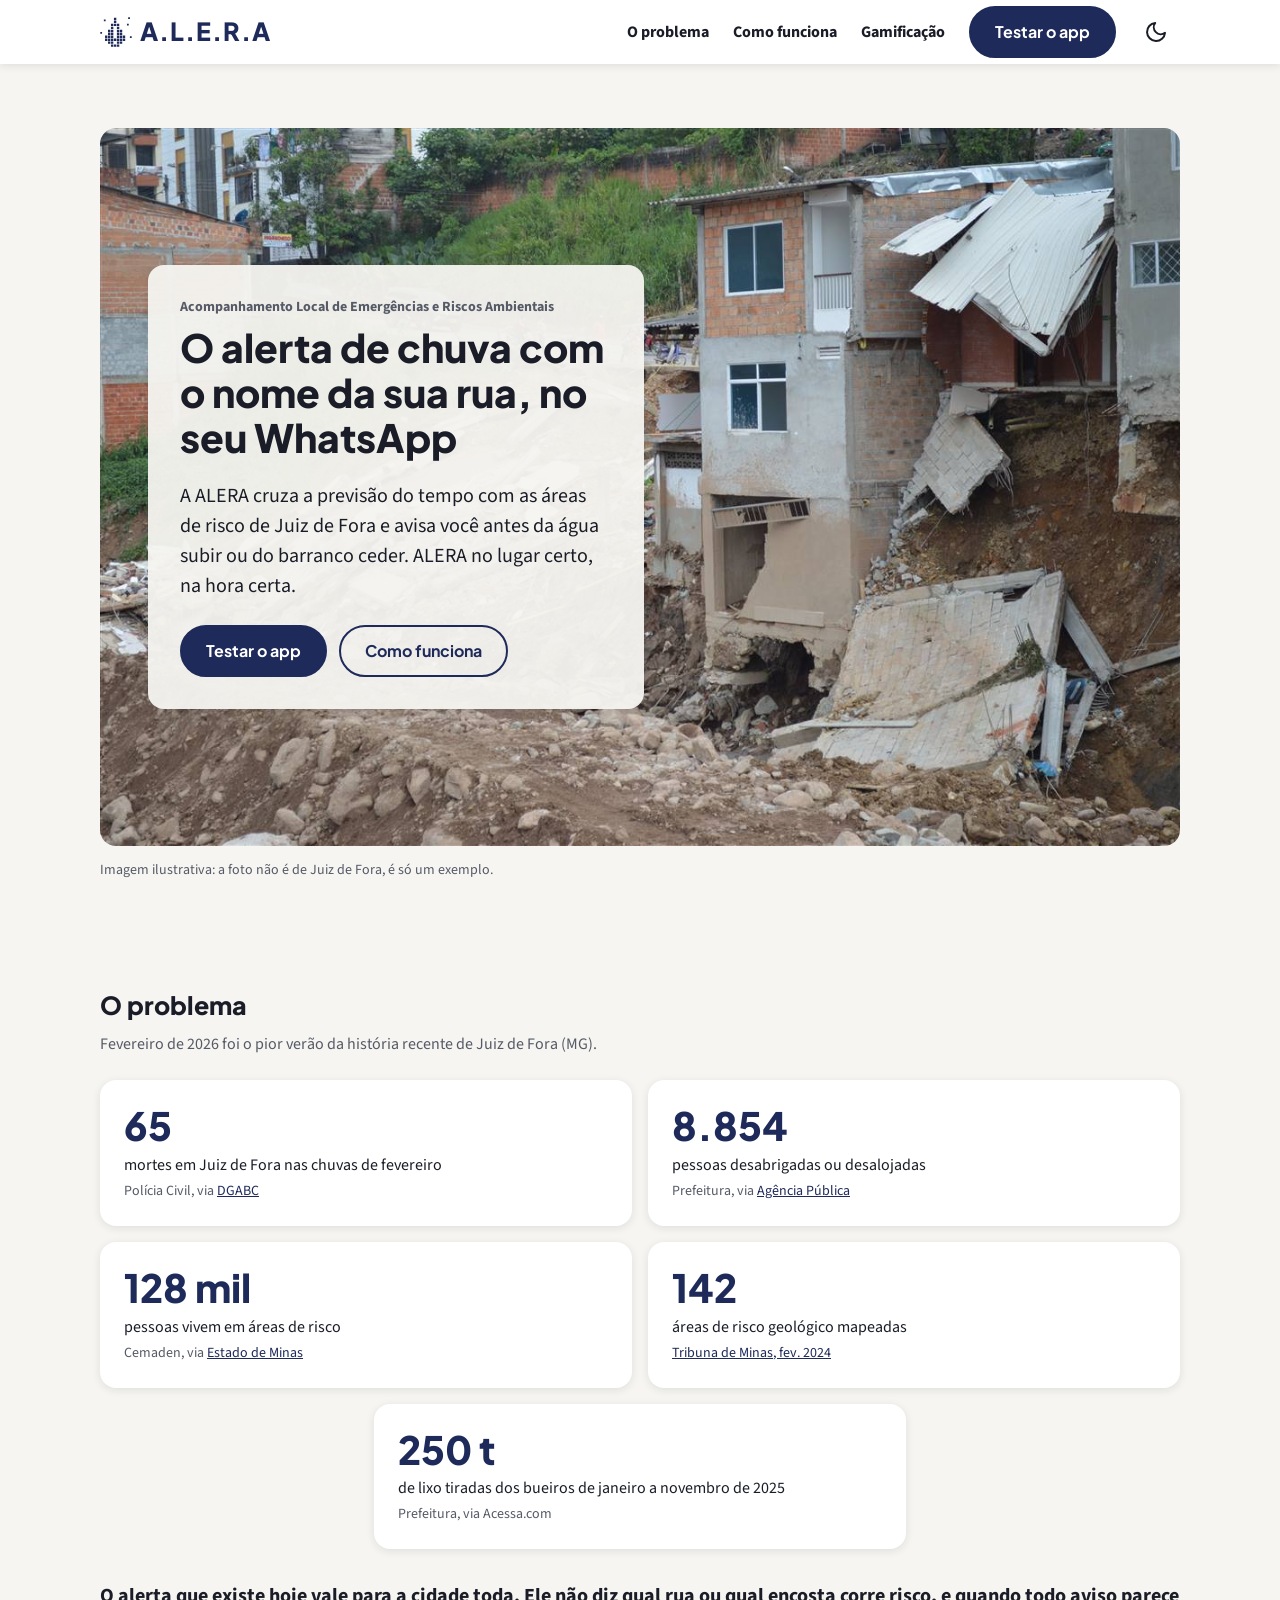
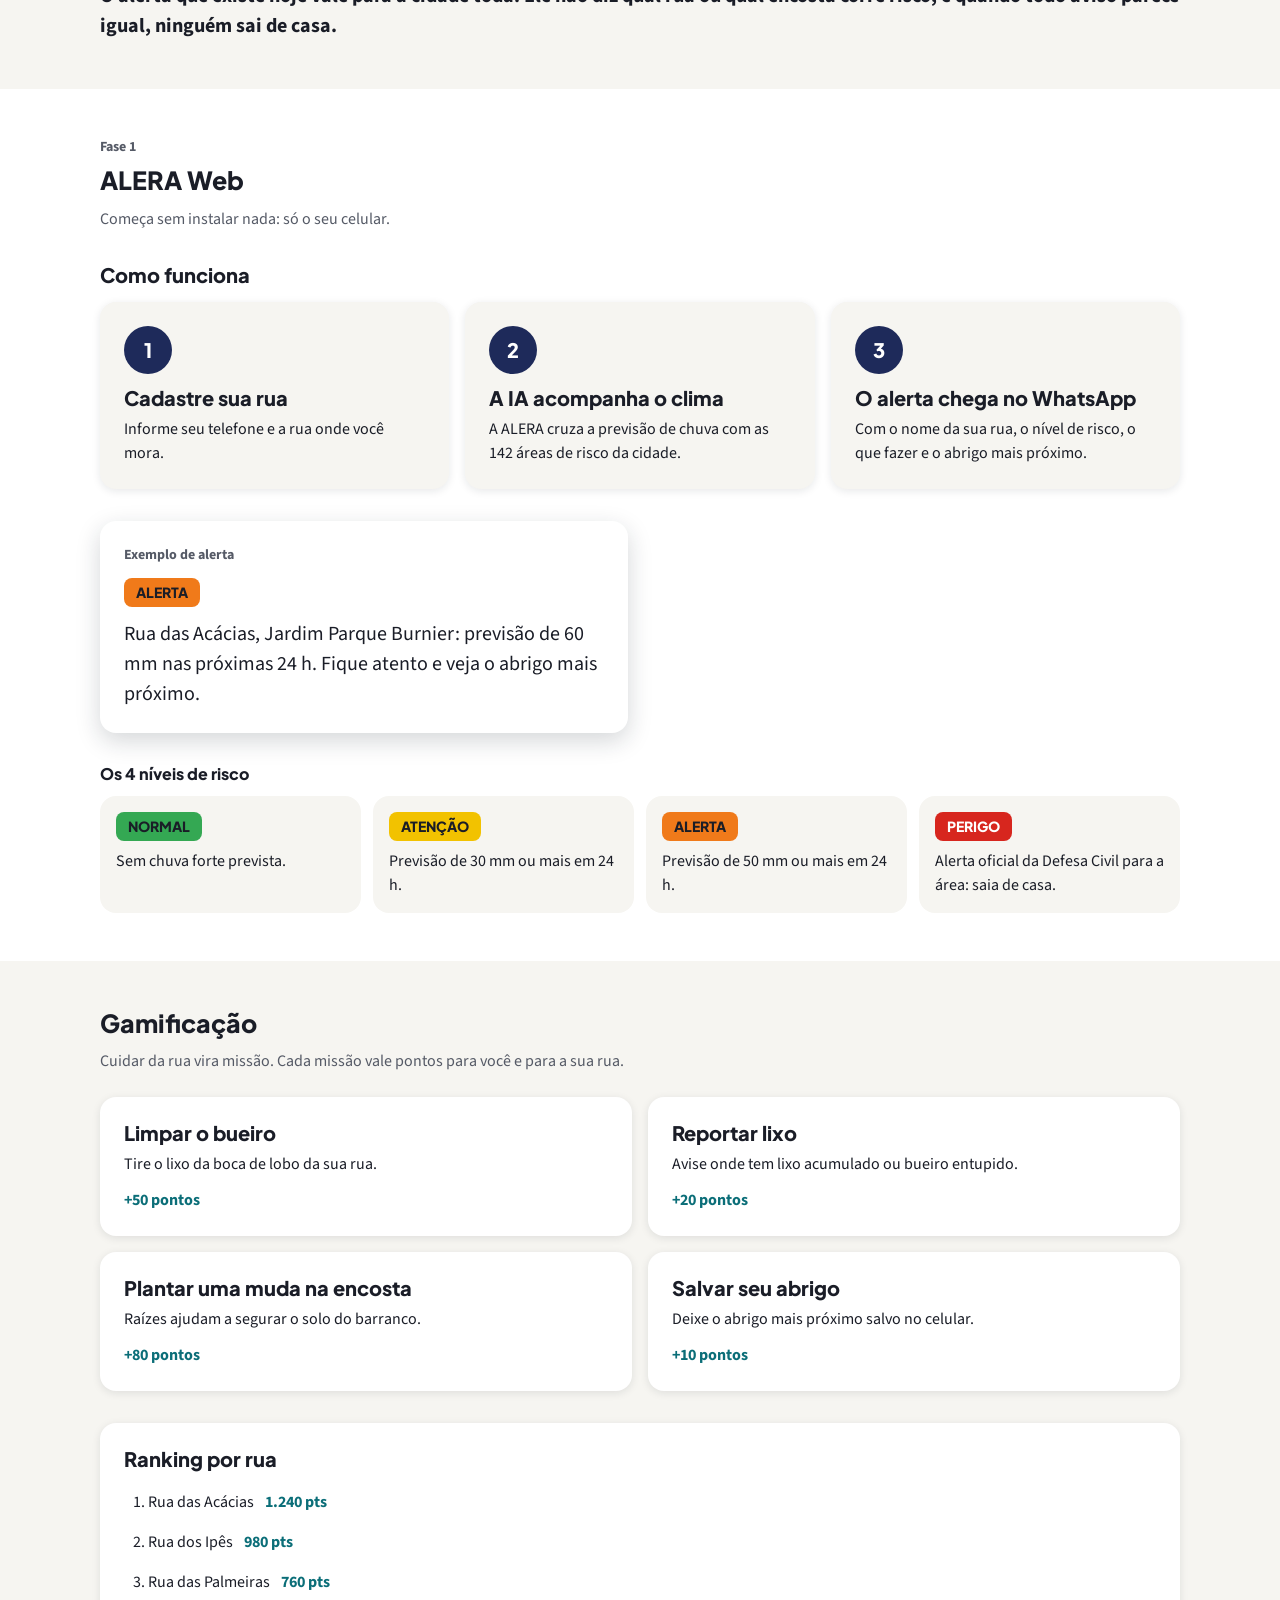
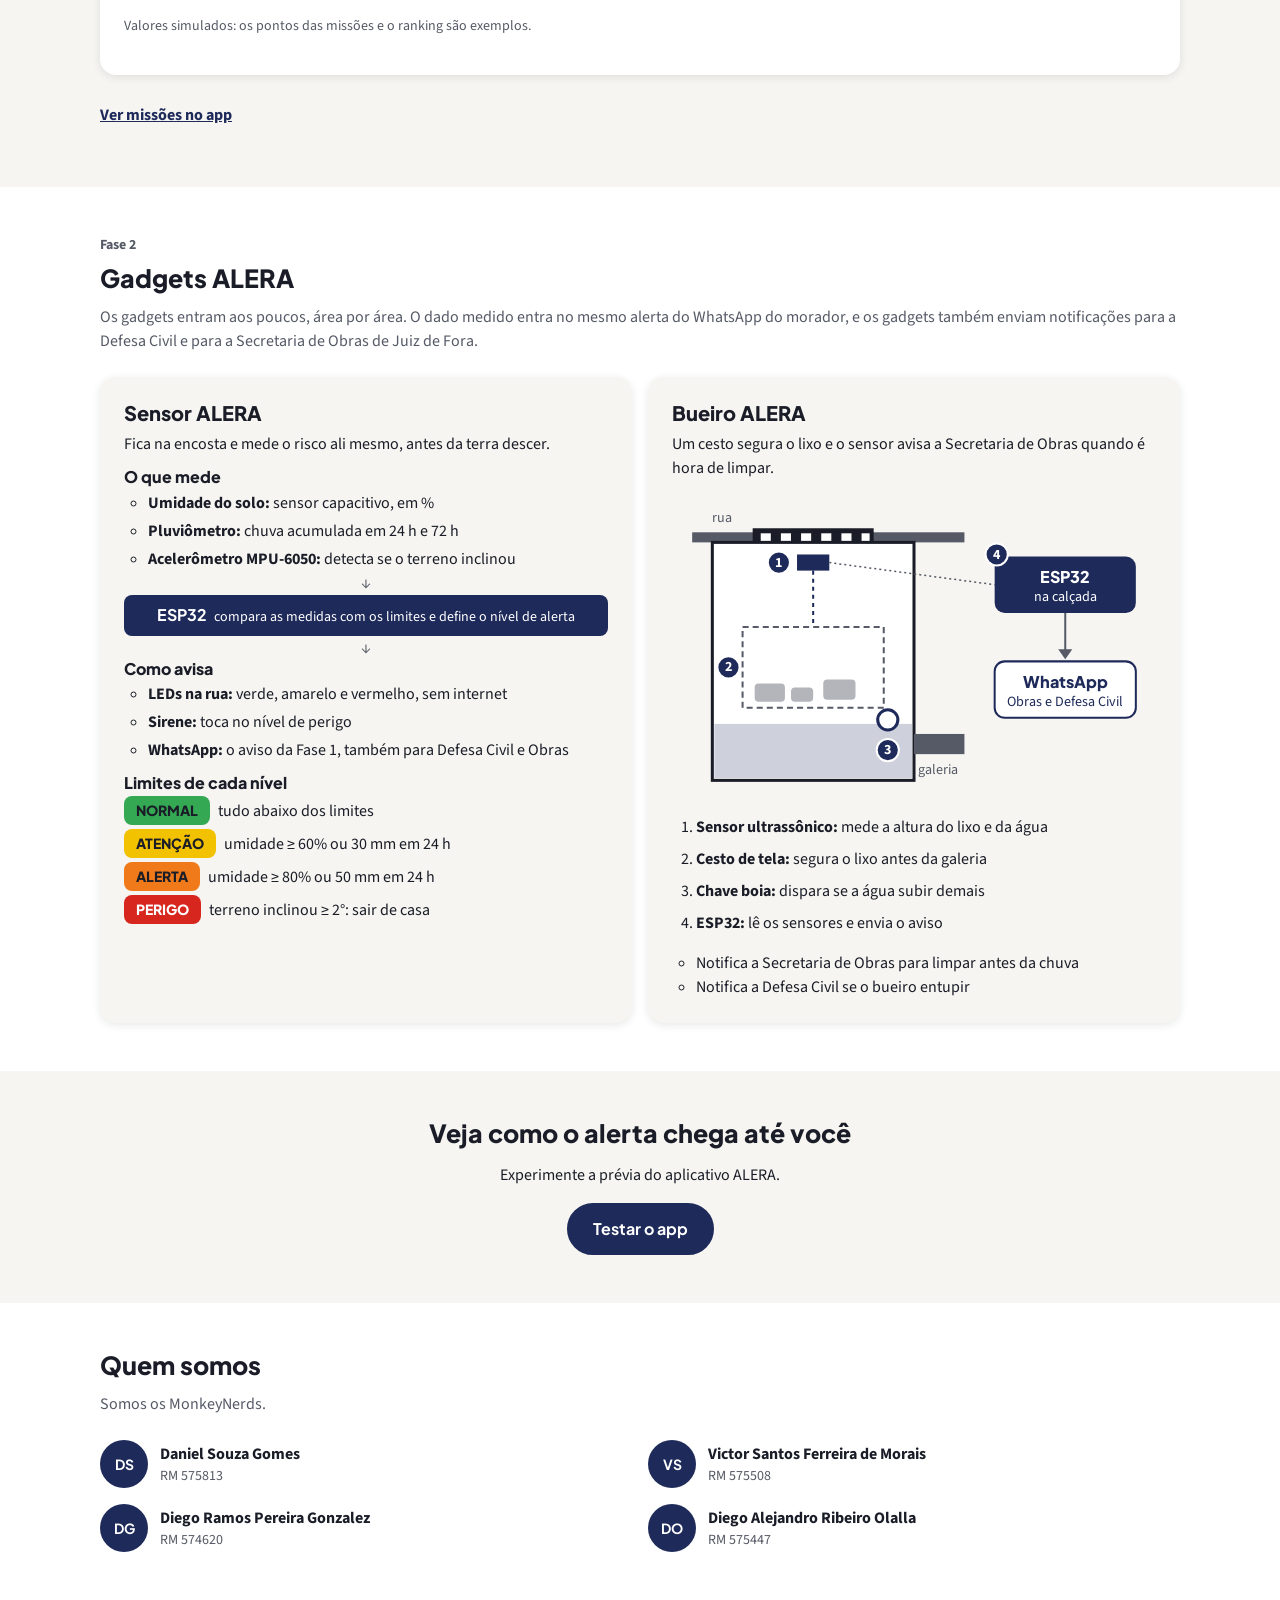
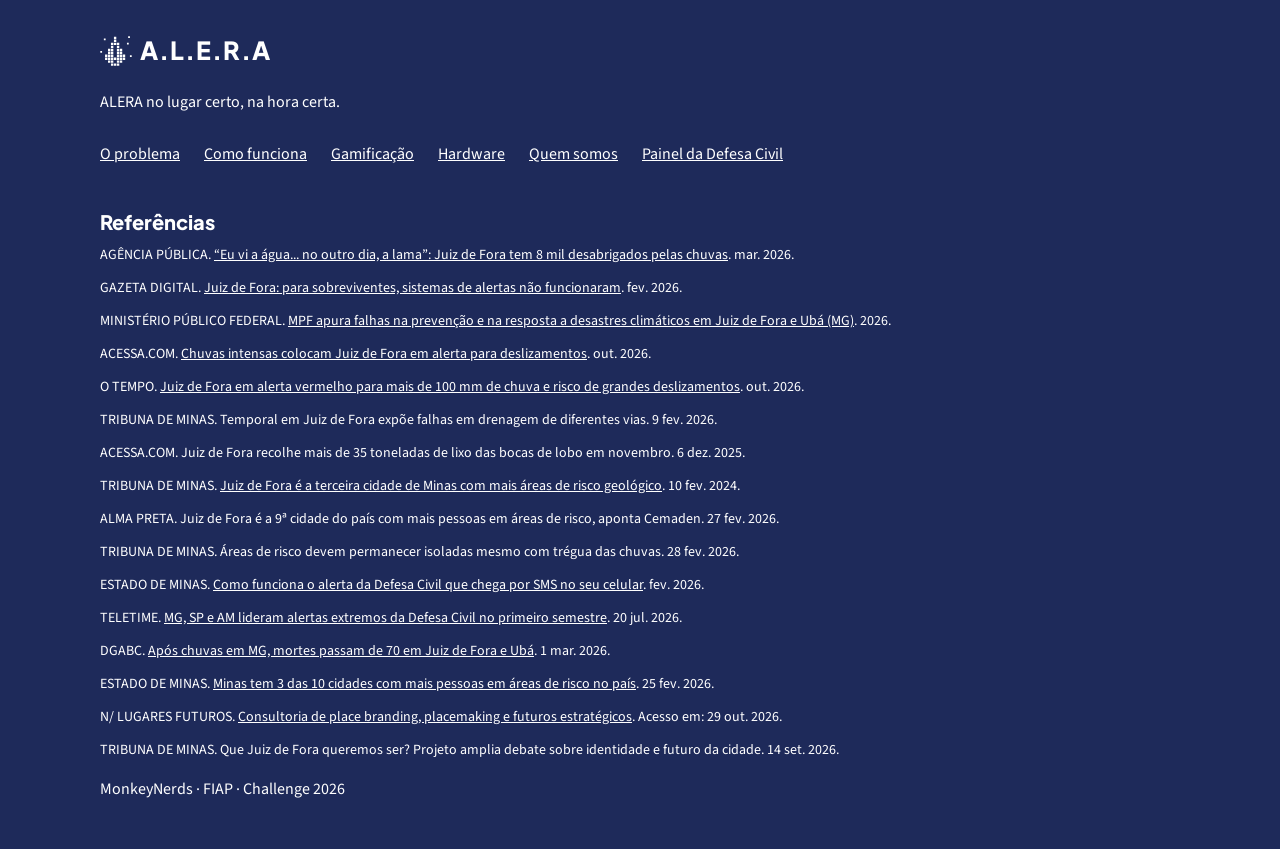
==== commit 0f264a25: "Sprint 2: telas navegaveis dos 3 fluxos e componentes com estados - Fluxo 1 (morador recebe um alert" ====
--- a/index.html
+++ b/index.html
@@ -29,7 +29,7 @@
           <li class="nav-item"><a href="#problema">O problema</a></li>
           <li class="nav-item"><a href="#como-funciona">Como funciona</a></li>
           <li class="nav-item"><a href="#gamificacao">Gamificação</a></li>
-          <li><a class="botao botao-principal" href="app/index.html">Testar o app</a></li>
+          <li><a class="botao botao-principal" href="app/cadastro.html">Testar o app</a></li>
         </ul>
       </nav>
       <!-- Modo escuro sem JS: o checkbox liga o tema escuro do tokens.css -->
@@ -51,7 +51,7 @@
         <h1>O alerta de chuva com o nome da sua rua, no seu WhatsApp</h1>
         <p class="hero-texto">A ALERA cruza a previsão do tempo com as áreas de risco de Juiz de Fora e avisa você antes da água subir ou do barranco ceder. ALERA no lugar certo, na hora certa.</p>
         <div class="hero-botoes">
-          <a class="botao botao-principal" href="app/index.html">Testar o app</a>
+          <a class="botao botao-principal" href="app/cadastro.html">Testar o app</a>
           <a class="botao botao-secundario" href="#como-funciona">Como funciona</a>
         </div>
         </div>
@@ -193,7 +193,7 @@
           <p class="nota">Valores simulados: os pontos das missões e o ranking são exemplos.</p>
         </div>
 
-        <a class="link-app" href="app/index.html">Ver missões no app</a>
+        <a class="link-app" href="app/missoes.html">Ver missões no app</a>
       </div>
     </section>
 
@@ -299,7 +299,7 @@
       <div class="container">
         <h2>Veja como o alerta chega até você</h2>
         <p>Experimente a prévia do aplicativo ALERA.</p>
-        <a class="botao botao-principal" href="app/index.html">Testar o app</a>
+        <a class="botao botao-principal" href="app/cadastro.html">Testar o app</a>
       </div>
     </section>
 
@@ -343,6 +343,7 @@
           <li><a href="#gamificacao">Gamificação</a></li>
           <li><a href="#hardware">Hardware</a></li>
           <li><a href="#quem-somos">Quem somos</a></li>
+          <li><a href="app/painel.html">Painel da Defesa Civil</a></li>
         </ul>
       </nav>
       <section class="referencias" aria-labelledby="referencias-titulo">
